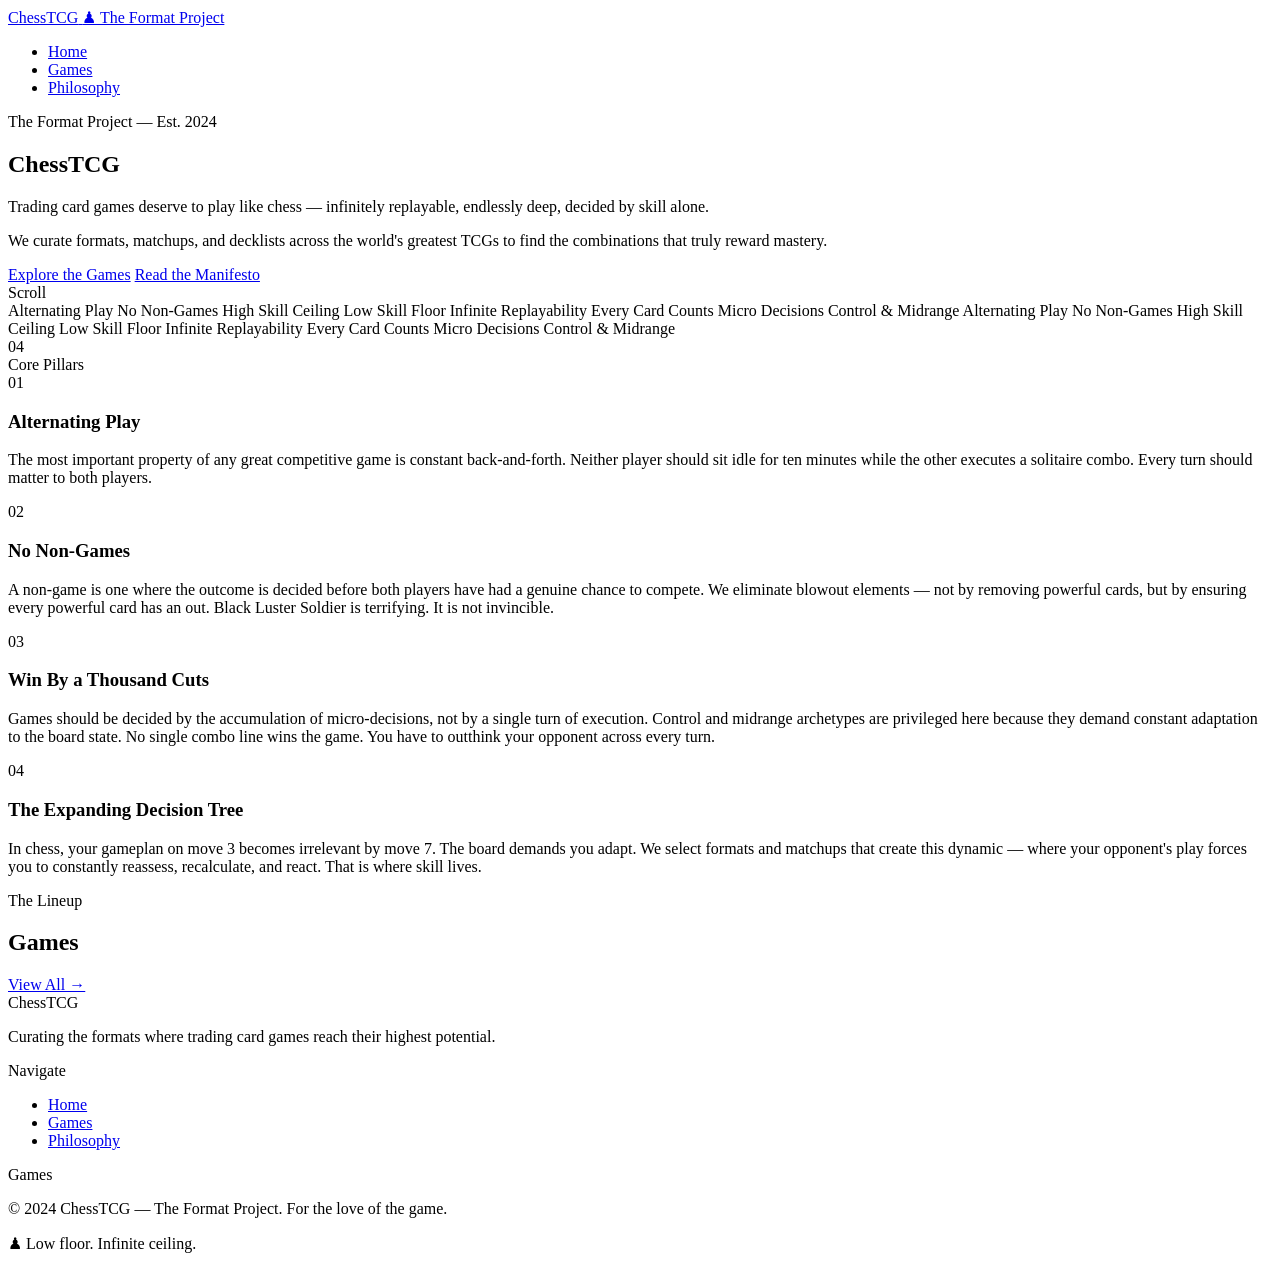
==== index.html @ 32511aa6 "Add files via upload" ====
<!DOCTYPE html>
<html lang="en">
<head>
  <meta charset="UTF-8" />
  <meta name="viewport" content="width=device-width, initial-scale=1.0" />
  <title>ChessTCG — The Philosophy of Infinite Replayability</title>
  <meta name="description" content="ChessTCG curates trading card game formats that embody the design principles of chess: low skill floor, infinite skill ceiling, constant alternating play, and zero non-games." />
  <link rel="stylesheet" href="css/style.css" />
</head>
<body>

  <!-- ======================================================
       NAVIGATION
  ======================================================= -->
  <nav class="nav">
    <a href="index.html" class="nav__logo">
      <span class="nav__logo-chess">ChessTCG</span>
      <span class="nav__logo-tcg">♟ The Format Project</span>
    </a>
    <ul class="nav__links">
      <li><a href="index.html" class="nav__link">Home</a></li>
      <li><a href="pages/games.html" class="nav__link">Games</a></li>
      <li><a href="pages/philosophy.html" class="nav__link">Philosophy</a></li>
    </ul>
  </nav>

  <!-- ======================================================
       HERO
  ======================================================= -->
  <section class="hero">
    <div class="hero__bg">
      <div class="hero__grid"></div>
      <div class="hero__vignette"></div>
      <div class="hero__glow"></div>
    </div>

    <div class="hero__content">
      <p class="hero__eyebrow">The Format Project — Est. 2024</p>
      <h1 class="hero__title">Chess<span>TCG</span></h1>
      <p class="hero__subtitle">
        Trading card games deserve to play like chess — infinitely replayable, 
        endlessly deep, decided by skill alone.
      </p>
      <div class="hero__divider"></div>
      <p class="hero__desc">
        We curate formats, matchups, and decklists across the world's greatest 
        TCGs to find the combinations that truly reward mastery.
      </p>
      <div class="hero__cta">
        <a href="pages/games.html" class="btn btn--primary">Explore the Games</a>
        <a href="pages/philosophy.html" class="btn btn--ghost">Read the Manifesto</a>
      </div>
    </div>

    <div class="hero__scroll">
      <div class="hero__scroll-line"></div>
      <span>Scroll</span>
    </div>
  </section>

  <!-- ======================================================
       MANIFESTO STRIP
  ======================================================= -->
  <div class="manifesto-strip">
    <div class="manifesto-strip__track">
      <!-- Duplicated for seamless loop -->
      <span class="manifesto-strip__item">Alternating Play</span>
      <span class="manifesto-strip__item">No Non-Games</span>
      <span class="manifesto-strip__item">High Skill Ceiling</span>
      <span class="manifesto-strip__item">Low Skill Floor</span>
      <span class="manifesto-strip__item">Infinite Replayability</span>
      <span class="manifesto-strip__item">Every Card Counts</span>
      <span class="manifesto-strip__item">Micro Decisions</span>
      <span class="manifesto-strip__item">Control &amp; Midrange</span>
      <span class="manifesto-strip__item">Alternating Play</span>
      <span class="manifesto-strip__item">No Non-Games</span>
      <span class="manifesto-strip__item">High Skill Ceiling</span>
      <span class="manifesto-strip__item">Low Skill Floor</span>
      <span class="manifesto-strip__item">Infinite Replayability</span>
      <span class="manifesto-strip__item">Every Card Counts</span>
      <span class="manifesto-strip__item">Micro Decisions</span>
      <span class="manifesto-strip__item">Control &amp; Midrange</span>
    </div>
  </div>

  <!-- ======================================================
       PHILOSOPHY PILLARS
  ======================================================= -->
  <section class="philosophy">
    <div class="philosophy__inner">
      <div class="philosophy__sidebar">
        <div class="philosophy__number">04</div>
        <div class="philosophy__label">Core Pillars</div>
      </div>

      <div class="philosophy__pillars">
        <div class="pillar reveal">
          <div class="pillar__index">01</div>
          <div>
            <h3 class="pillar__title">Alternating Play</h3>
            <p class="pillar__text">
              The most important property of any great competitive game is constant 
              back-and-forth. Neither player should sit idle for ten minutes while 
              the other executes a solitaire combo. Every turn should matter to both players.
            </p>
          </div>
        </div>

        <div class="pillar reveal">
          <div class="pillar__index">02</div>
          <div>
            <h3 class="pillar__title">No Non-Games</h3>
            <p class="pillar__text">
              A non-game is one where the outcome is decided before both players have 
              had a genuine chance to compete. We eliminate blowout elements — not by 
              removing powerful cards, but by ensuring every powerful card has an out. 
              Black Luster Soldier is terrifying. It is not invincible.
            </p>
          </div>
        </div>

        <div class="pillar reveal">
          <div class="pillar__index">03</div>
          <div>
            <h3 class="pillar__title">Win By a Thousand Cuts</h3>
            <p class="pillar__text">
              Games should be decided by the accumulation of micro-decisions, not by 
              a single turn of execution. Control and midrange archetypes are privileged 
              here because they demand constant adaptation to the board state. No single 
              combo line wins the game. You have to outthink your opponent across every turn.
            </p>
          </div>
        </div>

        <div class="pillar reveal">
          <div class="pillar__index">04</div>
          <div>
            <h3 class="pillar__title">The Expanding Decision Tree</h3>
            <p class="pillar__text">
              In chess, your gameplan on move 3 becomes irrelevant by move 7. 
              The board demands you adapt. We select formats and matchups that 
              create this dynamic — where your opponent's play forces you to 
              constantly reassess, recalculate, and react. That is where skill lives.
            </p>
          </div>
        </div>
      </div>
    </div>
  </section>

  <!-- ======================================================
       FEATURED GAMES (preview)
  ======================================================= -->
  <section class="section">
    <div class="section__header reveal">
      <div>
        <p class="section__label">The Lineup</p>
        <h2 class="section__title">Games</h2>
      </div>
      <a href="pages/games.html" class="section__link">View All →</a>
    </div>

    <!-- Populated by JS from content.js -->
    <div class="games-grid" id="featured-games"></div>
  </section>

  <!-- ======================================================
       FOOTER
  ======================================================= -->
  <footer class="footer">
    <div class="footer__inner">
      <div>
        <div class="footer__brand">ChessTCG</div>
        <p class="footer__tagline">
          Curating the formats where trading card games 
          reach their highest potential.
        </p>
      </div>
      <div>
        <p class="footer__heading">Navigate</p>
        <ul class="footer__links">
          <li><a href="index.html" class="footer__link">Home</a></li>
          <li><a href="pages/games.html" class="footer__link">Games</a></li>
          <li><a href="pages/philosophy.html" class="footer__link">Philosophy</a></li>
        </ul>
      </div>
      <div>
        <p class="footer__heading">Games</p>
        <ul class="footer__links" id="footer-games"></ul>
      </div>
    </div>
    <div class="footer__bottom">
      <p class="footer__copy">© 2024 ChessTCG — The Format Project. For the love of the game.</p>
      <p class="footer__copy">♟ Low floor. Infinite ceiling.</p>
    </div>
  </footer>

  <script src="js/content.js"></script>
  <script src="js/main.js"></script>
  <script>
    /* Render featured games (first 4) */
    const featuredGames = document.getElementById('featured-games');
    GAMES.slice(0, 4).forEach(game => {
      const href = game.enabled ? `pages/games/${game.slug}.html` : '#';
      featuredGames.innerHTML += `
        <a href="${href}" class="game-card ${!game.enabled ? 'game-card--placeholder' : ''}">
          <span class="game-card__tag">${game.tag}</span>
          <h3 class="game-card__name">${game.name}</h3>
          <p class="game-card__desc">${game.tagline}</p>
          <div class="game-card__meta">
            <span class="game-card__count">${game.matchupCount} matchup${game.matchupCount !== 1 ? 's' : ''}</span>
            <span class="game-card__arrow">${game.enabled ? '↗' : '—'}</span>
          </div>
        </a>`;
    });

    /* Footer games list */
    const footerGames = document.getElementById('footer-games');
    GAMES.filter(g => g.enabled && g.slug).forEach(game => {
      footerGames.innerHTML += `
        <li><a href="pages/games/${game.slug}.html" class="footer__link">${game.name}</a></li>`;
    });
  </script>
</body>
</html>
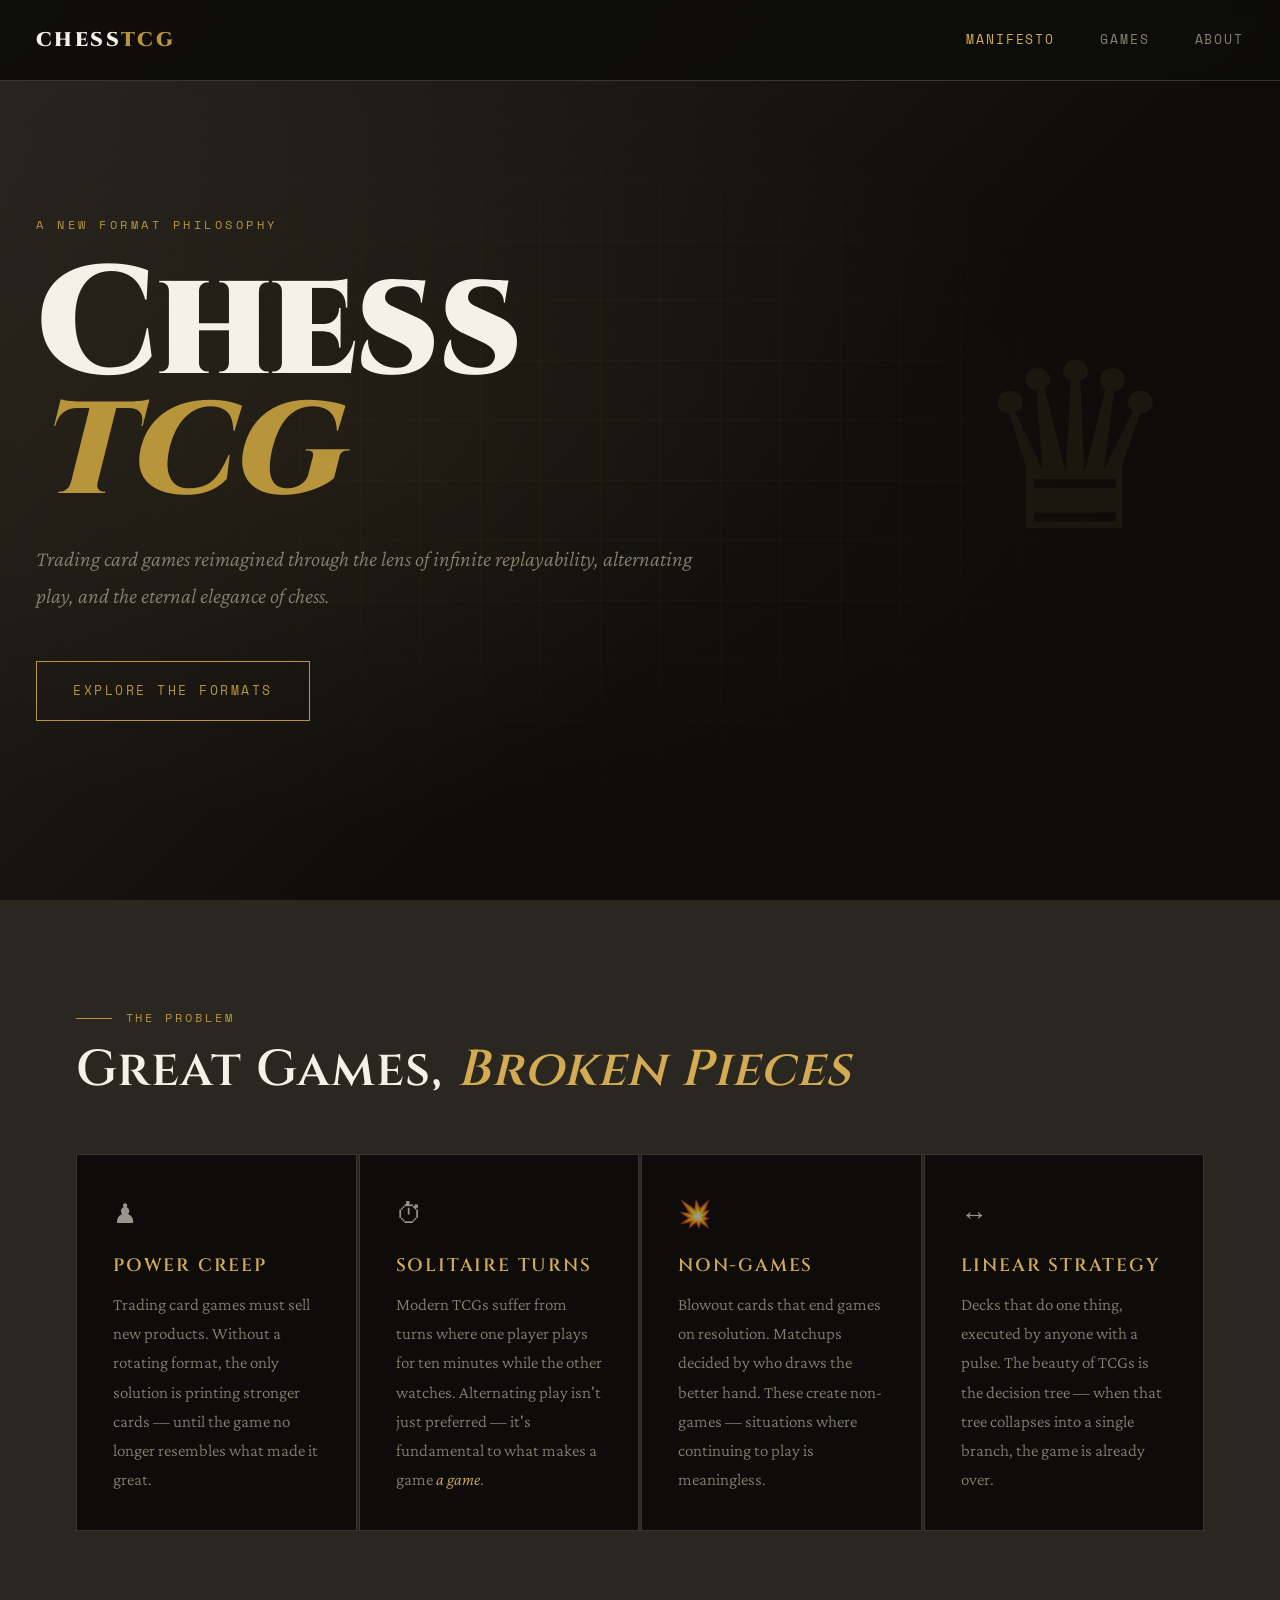
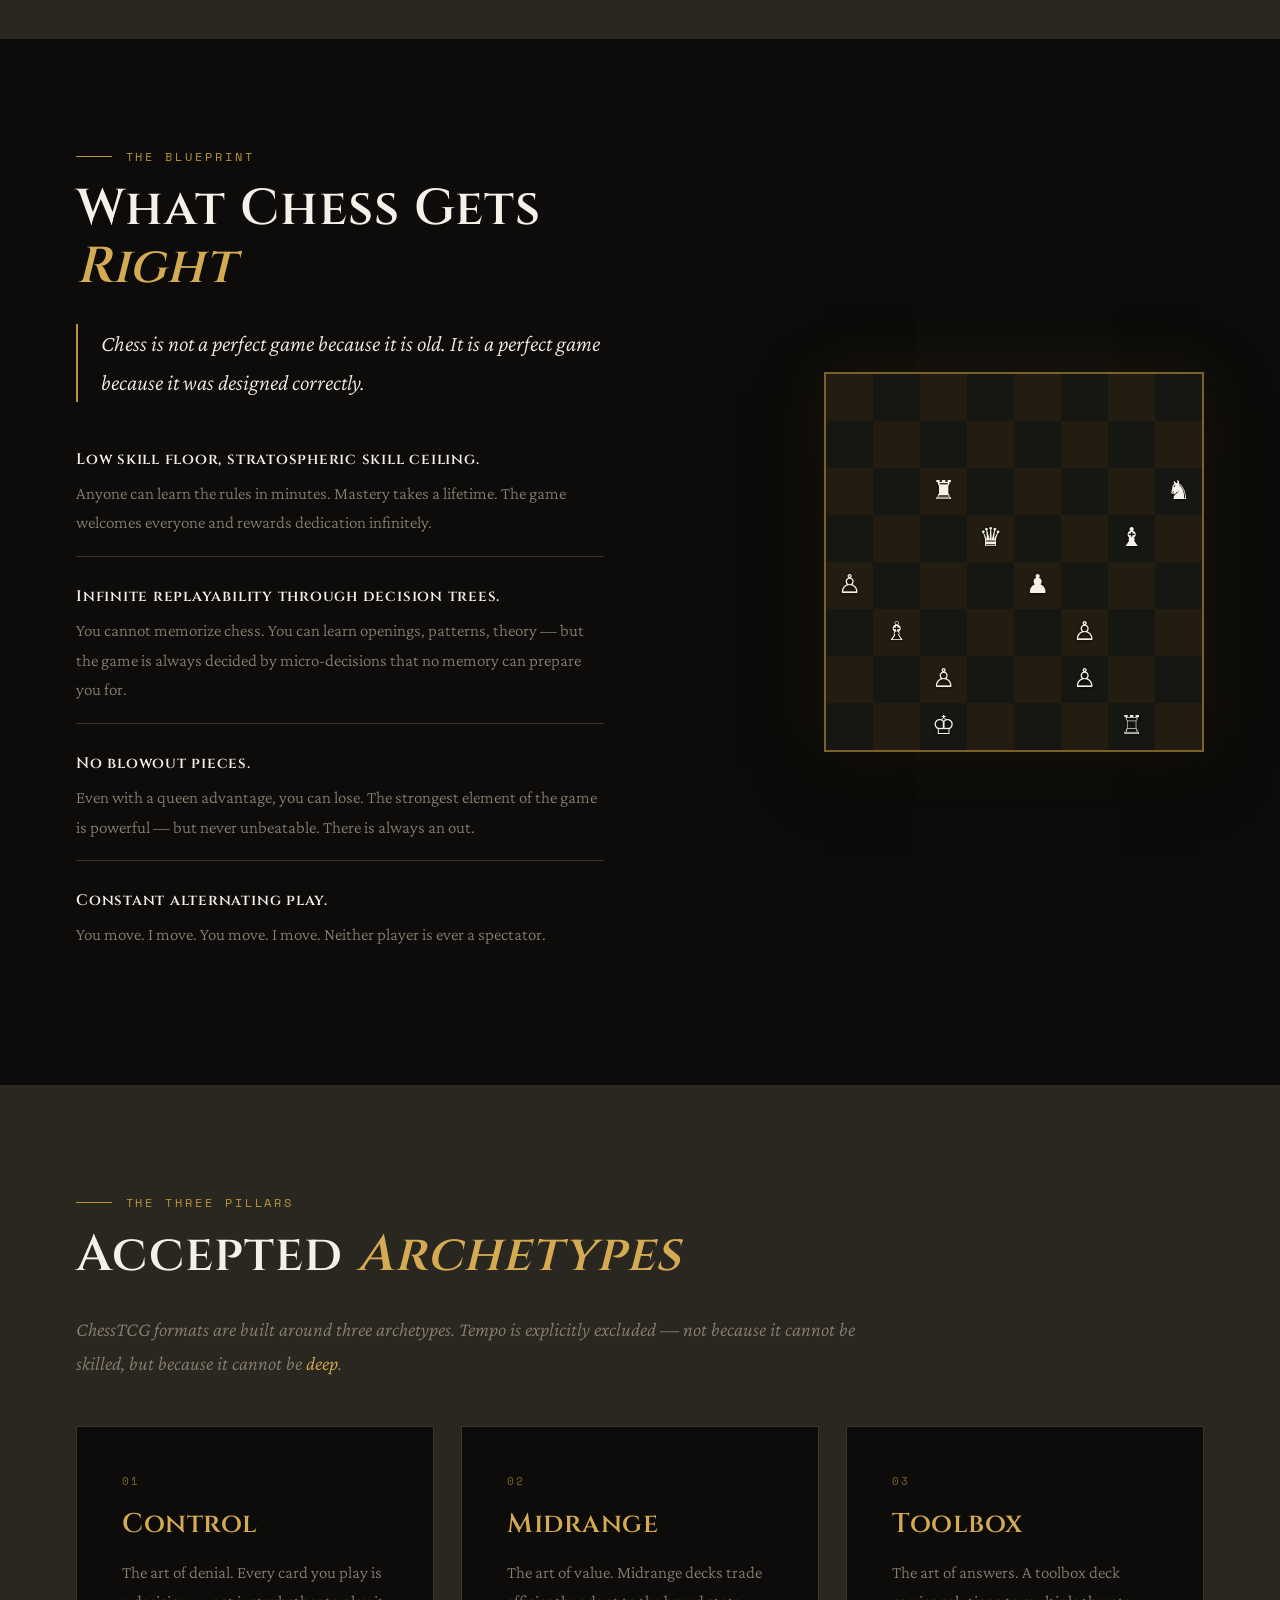
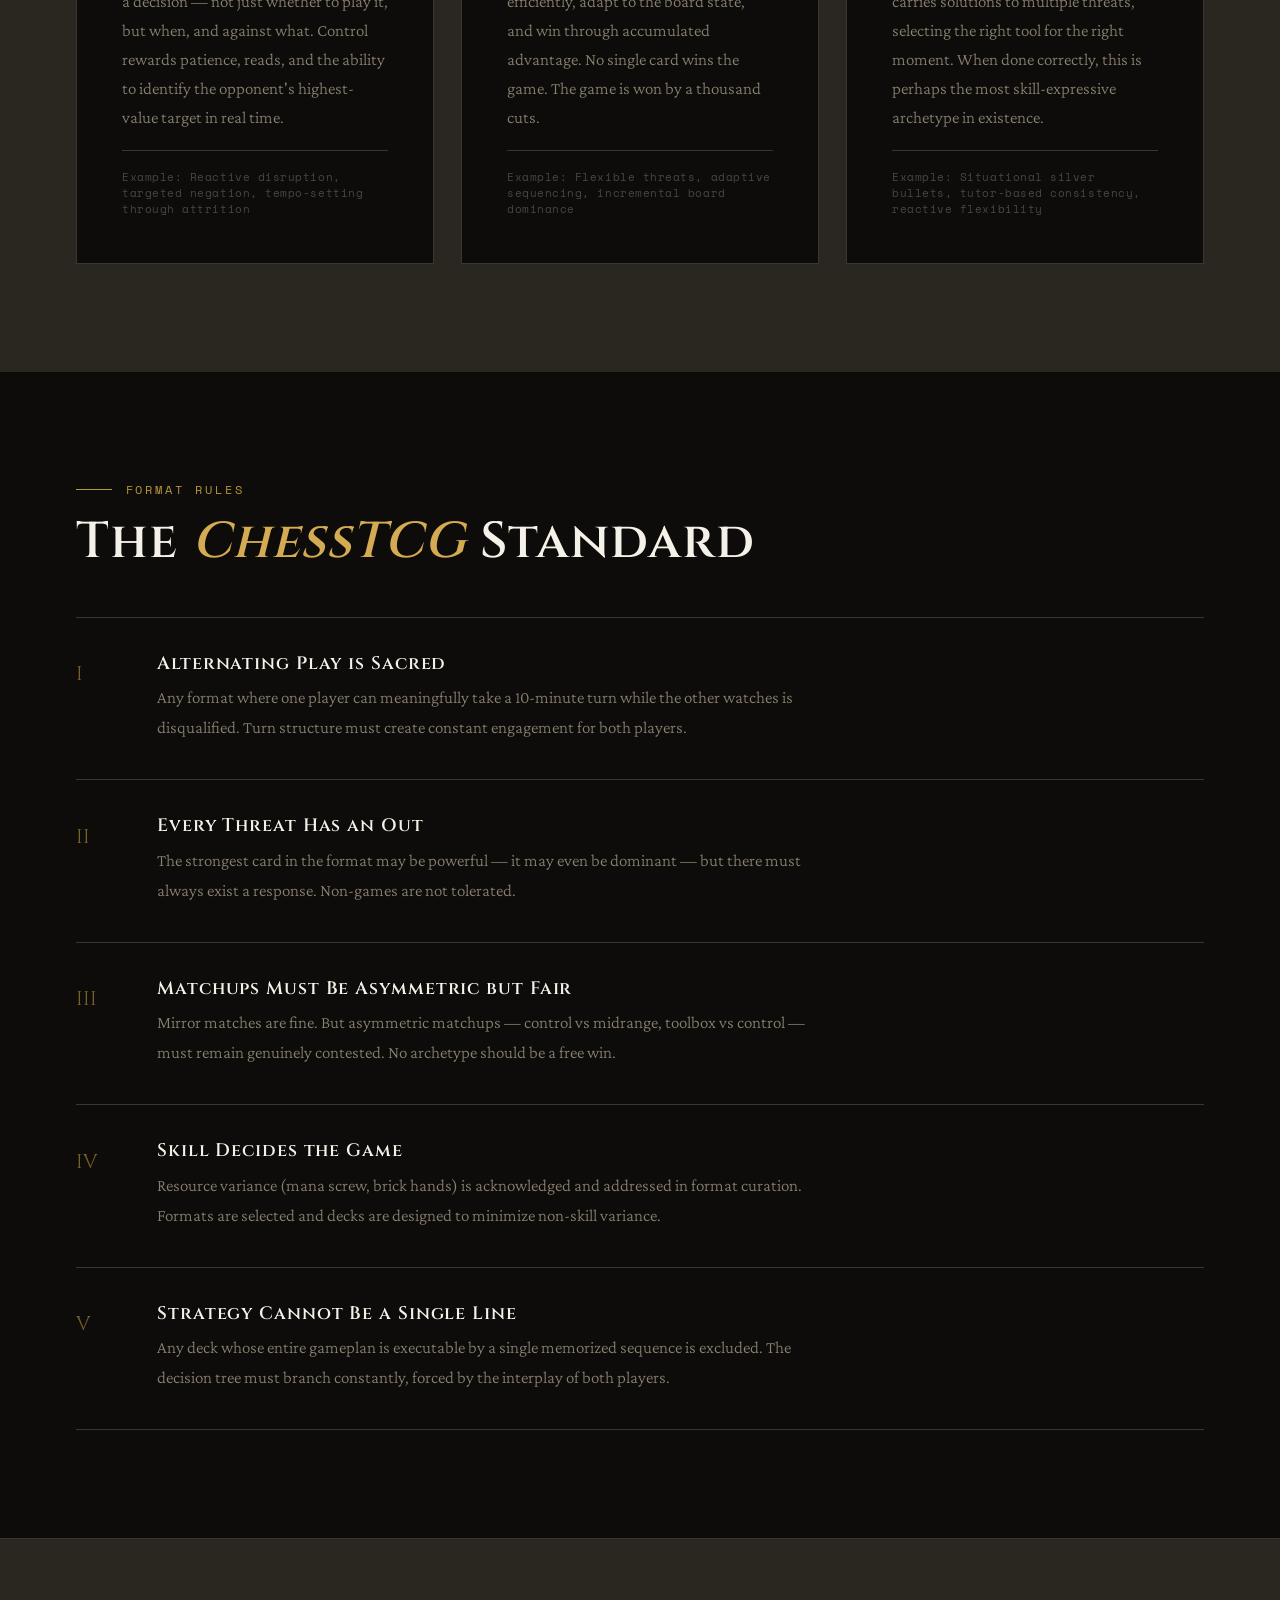
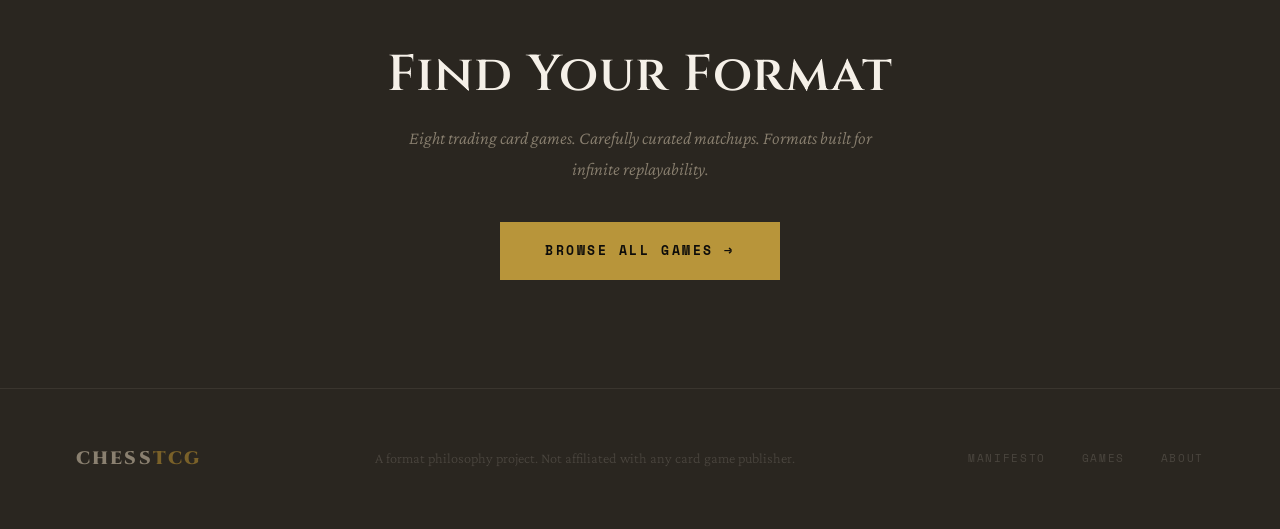
==== commit 4e0135c9: "Add files via upload" ====
--- a/index.html
+++ b/index.html
@@ -3,223 +3,233 @@
 <head>
   <meta charset="UTF-8" />
   <meta name="viewport" content="width=device-width, initial-scale=1.0" />
-  <title>ChessTCG — The Philosophy of Infinite Replayability</title>
-  <meta name="description" content="ChessTCG curates trading card game formats that embody the design principles of chess: low skill floor, infinite skill ceiling, constant alternating play, and zero non-games." />
-  <link rel="stylesheet" href="css/style.css" />
+  <title>ChessTCG — The Art of Infinite Replayability</title>
+  <link rel="stylesheet" href="css/global.css" />
+  <link rel="stylesheet" href="css/home.css" />
+  <link rel="preconnect" href="https://fonts.googleapis.com">
+  <link rel="preconnect" href="https://fonts.gstatic.com" crossorigin>
+  <link href="https://fonts.googleapis.com/css2?family=Cinzel:wght@400;600;900&family=Crimson+Pro:ital,wght@0,300;0,400;1,300;1,400&family=Space+Mono:wght@400;700&display=swap" rel="stylesheet">
 </head>
 <body>
 
-  <!-- ======================================================
-       NAVIGATION
-  ======================================================= -->
   <nav class="nav">
-    <a href="index.html" class="nav__logo">
-      <span class="nav__logo-chess">ChessTCG</span>
-      <span class="nav__logo-tcg">♟ The Format Project</span>
-    </a>
-    <ul class="nav__links">
-      <li><a href="index.html" class="nav__link">Home</a></li>
-      <li><a href="pages/games.html" class="nav__link">Games</a></li>
-      <li><a href="pages/philosophy.html" class="nav__link">Philosophy</a></li>
-    </ul>
+    <a href="index.html" class="nav-logo">CHESS<span>TCG</span></a>
+    <div class="nav-links">
+      <a href="index.html" class="active">Manifesto</a>
+      <a href="games.html">Games</a>
+      <a href="about.html">About</a>
+    </div>
   </nav>
 
-  <!-- ======================================================
-       HERO
-  ======================================================= -->
-  <section class="hero">
-    <div class="hero__bg">
-      <div class="hero__grid"></div>
-      <div class="hero__vignette"></div>
-      <div class="hero__glow"></div>
-    </div>
-
-    <div class="hero__content">
-      <p class="hero__eyebrow">The Format Project — Est. 2024</p>
-      <h1 class="hero__title">Chess<span>TCG</span></h1>
-      <p class="hero__subtitle">
-        Trading card games deserve to play like chess — infinitely replayable, 
-        endlessly deep, decided by skill alone.
-      </p>
-      <div class="hero__divider"></div>
-      <p class="hero__desc">
-        We curate formats, matchups, and decklists across the world's greatest 
-        TCGs to find the combinations that truly reward mastery.
-      </p>
-      <div class="hero__cta">
-        <a href="pages/games.html" class="btn btn--primary">Explore the Games</a>
-        <a href="pages/philosophy.html" class="btn btn--ghost">Read the Manifesto</a>
-      </div>
-    </div>
-
-    <div class="hero__scroll">
-      <div class="hero__scroll-line"></div>
-      <span>Scroll</span>
-    </div>
-  </section>
-
-  <!-- ======================================================
-       MANIFESTO STRIP
-  ======================================================= -->
-  <div class="manifesto-strip">
-    <div class="manifesto-strip__track">
-      <!-- Duplicated for seamless loop -->
-      <span class="manifesto-strip__item">Alternating Play</span>
-      <span class="manifesto-strip__item">No Non-Games</span>
-      <span class="manifesto-strip__item">High Skill Ceiling</span>
-      <span class="manifesto-strip__item">Low Skill Floor</span>
-      <span class="manifesto-strip__item">Infinite Replayability</span>
-      <span class="manifesto-strip__item">Every Card Counts</span>
-      <span class="manifesto-strip__item">Micro Decisions</span>
-      <span class="manifesto-strip__item">Control &amp; Midrange</span>
-      <span class="manifesto-strip__item">Alternating Play</span>
-      <span class="manifesto-strip__item">No Non-Games</span>
-      <span class="manifesto-strip__item">High Skill Ceiling</span>
-      <span class="manifesto-strip__item">Low Skill Floor</span>
-      <span class="manifesto-strip__item">Infinite Replayability</span>
-      <span class="manifesto-strip__item">Every Card Counts</span>
-      <span class="manifesto-strip__item">Micro Decisions</span>
-      <span class="manifesto-strip__item">Control &amp; Midrange</span>
-    </div>
-  </div>
-
-  <!-- ======================================================
-       PHILOSOPHY PILLARS
-  ======================================================= -->
-  <section class="philosophy">
-    <div class="philosophy__inner">
-      <div class="philosophy__sidebar">
-        <div class="philosophy__number">04</div>
-        <div class="philosophy__label">Core Pillars</div>
-      </div>
-
-      <div class="philosophy__pillars">
-        <div class="pillar reveal">
-          <div class="pillar__index">01</div>
-          <div>
-            <h3 class="pillar__title">Alternating Play</h3>
-            <p class="pillar__text">
-              The most important property of any great competitive game is constant 
-              back-and-forth. Neither player should sit idle for ten minutes while 
-              the other executes a solitaire combo. Every turn should matter to both players.
-            </p>
-          </div>
-        </div>
-
-        <div class="pillar reveal">
-          <div class="pillar__index">02</div>
-          <div>
-            <h3 class="pillar__title">No Non-Games</h3>
-            <p class="pillar__text">
-              A non-game is one where the outcome is decided before both players have 
-              had a genuine chance to compete. We eliminate blowout elements — not by 
-              removing powerful cards, but by ensuring every powerful card has an out. 
-              Black Luster Soldier is terrifying. It is not invincible.
-            </p>
-          </div>
-        </div>
-
-        <div class="pillar reveal">
-          <div class="pillar__index">03</div>
-          <div>
-            <h3 class="pillar__title">Win By a Thousand Cuts</h3>
-            <p class="pillar__text">
-              Games should be decided by the accumulation of micro-decisions, not by 
-              a single turn of execution. Control and midrange archetypes are privileged 
-              here because they demand constant adaptation to the board state. No single 
-              combo line wins the game. You have to outthink your opponent across every turn.
-            </p>
-          </div>
-        </div>
-
-        <div class="pillar reveal">
-          <div class="pillar__index">04</div>
-          <div>
-            <h3 class="pillar__title">The Expanding Decision Tree</h3>
-            <p class="pillar__text">
-              In chess, your gameplan on move 3 becomes irrelevant by move 7. 
-              The board demands you adapt. We select formats and matchups that 
-              create this dynamic — where your opponent's play forces you to 
-              constantly reassess, recalculate, and react. That is where skill lives.
-            </p>
-          </div>
-        </div>
-      </div>
-    </div>
-  </section>
-
-  <!-- ======================================================
-       FEATURED GAMES (preview)
-  ======================================================= -->
-  <section class="section">
-    <div class="section__header reveal">
-      <div>
-        <p class="section__label">The Lineup</p>
-        <h2 class="section__title">Games</h2>
-      </div>
-      <a href="pages/games.html" class="section__link">View All →</a>
-    </div>
-
-    <!-- Populated by JS from content.js -->
-    <div class="games-grid" id="featured-games"></div>
-  </section>
-
-  <!-- ======================================================
-       FOOTER
-  ======================================================= -->
+  <header class="hero">
+    <div class="hero-bg">
+      <div class="board-grid"></div>
+    </div>
+    <div class="hero-content">
+      <p class="hero-eyebrow">A New Format Philosophy</p>
+      <h1 class="hero-title">Chess<br><em>TCG</em></h1>
+      <p class="hero-sub">Trading card games reimagined through the lens of infinite replayability, alternating play, and the eternal elegance of chess.</p>
+      <a href="games.html" class="hero-cta">Explore the Formats</a>
+    </div>
+    <div class="hero-piece">♛</div>
+  </header>
+
+  <main>
+
+    <!-- Core Philosophy Section -->
+    <section class="philosophy">
+      <div class="container">
+        <div class="section-label">The Problem</div>
+        <h2 class="section-title">Great Games, <em>Broken Pieces</em></h2>
+        <div class="philosophy-grid">
+          <div class="philosophy-block">
+            <span class="block-icon">♟</span>
+            <h3>Power Creep</h3>
+            <p>Trading card games must sell new products. Without a rotating format, the only solution is printing stronger cards — until the game no longer resembles what made it great.</p>
+          </div>
+          <div class="philosophy-block">
+            <span class="block-icon">⏱</span>
+            <h3>Solitaire Turns</h3>
+            <p>Modern TCGs suffer from turns where one player plays for ten minutes while the other watches. Alternating play isn't just preferred — it's fundamental to what makes a game <em>a game</em>.</p>
+          </div>
+          <div class="philosophy-block">
+            <span class="block-icon">💥</span>
+            <h3>Non-Games</h3>
+            <p>Blowout cards that end games on resolution. Matchups decided by who draws the better hand. These create non-games — situations where continuing to play is meaningless.</p>
+          </div>
+          <div class="philosophy-block">
+            <span class="block-icon">↔</span>
+            <h3>Linear Strategy</h3>
+            <p>Decks that do one thing, executed by anyone with a pulse. The beauty of TCGs is the decision tree — when that tree collapses into a single branch, the game is already over.</p>
+          </div>
+        </div>
+      </div>
+    </section>
+
+    <!-- Chess Analogy Section -->
+    <section class="chess-section">
+      <div class="container">
+        <div class="chess-layout">
+          <div class="chess-text">
+            <div class="section-label">The Blueprint</div>
+            <h2>What Chess Gets <em>Right</em></h2>
+            <p class="chess-lead">Chess is not a perfect game because it is old. It is a perfect game because it was designed correctly.</p>
+            <ul class="chess-principles">
+              <li>
+                <strong>Low skill floor, stratospheric skill ceiling.</strong>
+                Anyone can learn the rules in minutes. Mastery takes a lifetime. The game welcomes everyone and rewards dedication infinitely.
+              </li>
+              <li>
+                <strong>Infinite replayability through decision trees.</strong>
+                You cannot memorize chess. You can learn openings, patterns, theory — but the game is always decided by micro-decisions that no memory can prepare you for.
+              </li>
+              <li>
+                <strong>No blowout pieces.</strong>
+                Even with a queen advantage, you can lose. The strongest element of the game is powerful — but never unbeatable. There is always an out.
+              </li>
+              <li>
+                <strong>Constant alternating play.</strong>
+                You move. I move. You move. I move. Neither player is ever a spectator.
+              </li>
+            </ul>
+          </div>
+          <div class="chess-board-visual">
+            <div class="chessboard">
+              <div class="cb-row">
+                <div class="cb-cell dark"></div><div class="cb-cell light"></div><div class="cb-cell dark"></div><div class="cb-cell light"></div>
+                <div class="cb-cell dark"></div><div class="cb-cell light"></div><div class="cb-cell dark"></div><div class="cb-cell light"></div>
+              </div>
+              <div class="cb-row">
+                <div class="cb-cell light"></div><div class="cb-cell dark"></div><div class="cb-cell light"></div><div class="cb-cell dark"></div>
+                <div class="cb-cell light"></div><div class="cb-cell dark"></div><div class="cb-cell light"></div><div class="cb-cell dark"></div>
+              </div>
+              <div class="cb-row">
+                <div class="cb-cell dark"></div><div class="cb-cell light"></div><div class="cb-cell dark has-piece">♜</div><div class="cb-cell light"></div>
+                <div class="cb-cell dark"></div><div class="cb-cell light"></div><div class="cb-cell dark"></div><div class="cb-cell light has-piece">♞</div>
+              </div>
+              <div class="cb-row">
+                <div class="cb-cell light"></div><div class="cb-cell dark"></div><div class="cb-cell light"></div><div class="cb-cell dark has-piece">♛</div>
+                <div class="cb-cell light"></div><div class="cb-cell dark"></div><div class="cb-cell light has-piece">♝</div><div class="cb-cell dark"></div>
+              </div>
+              <div class="cb-row">
+                <div class="cb-cell dark has-piece">♙</div><div class="cb-cell light"></div><div class="cb-cell dark"></div><div class="cb-cell light"></div>
+                <div class="cb-cell dark has-piece">♟</div><div class="cb-cell light"></div><div class="cb-cell dark"></div><div class="cb-cell light"></div>
+              </div>
+              <div class="cb-row">
+                <div class="cb-cell light"></div><div class="cb-cell dark has-piece">♗</div><div class="cb-cell light"></div><div class="cb-cell dark"></div>
+                <div class="cb-cell light"></div><div class="cb-cell dark has-piece">♙</div><div class="cb-cell light"></div><div class="cb-cell dark"></div>
+              </div>
+              <div class="cb-row">
+                <div class="cb-cell dark"></div><div class="cb-cell light"></div><div class="cb-cell dark has-piece">♙</div><div class="cb-cell light"></div>
+                <div class="cb-cell dark"></div><div class="cb-cell light has-piece">♙</div><div class="cb-cell dark"></div><div class="cb-cell light"></div>
+              </div>
+              <div class="cb-row">
+                <div class="cb-cell light"></div><div class="cb-cell dark"></div><div class="cb-cell light has-piece">♔</div><div class="cb-cell dark"></div>
+                <div class="cb-cell light"></div><div class="cb-cell dark"></div><div class="cb-cell light has-piece">♖</div><div class="cb-cell dark"></div>
+              </div>
+            </div>
+          </div>
+        </div>
+      </div>
+    </section>
+
+    <!-- The Three Archetypes -->
+    <section class="archetypes">
+      <div class="container">
+        <div class="section-label">The Three Pillars</div>
+        <h2>Accepted <em>Archetypes</em></h2>
+        <p class="archetypes-lead">ChessTCG formats are built around three archetypes. Tempo is explicitly excluded — not because it cannot be skilled, but because it cannot be <em>deep</em>.</p>
+        <div class="archetype-grid">
+          <div class="archetype-card">
+            <div class="archetype-number">01</div>
+            <h3>Control</h3>
+            <p>The art of denial. Every card you play is a decision — not just whether to play it, but when, and against what. Control rewards patience, reads, and the ability to identify the opponent's highest-value target in real time.</p>
+            <div class="archetype-example">Example: Reactive disruption, targeted negation, tempo-setting through attrition</div>
+          </div>
+          <div class="archetype-card">
+            <div class="archetype-number">02</div>
+            <h3>Midrange</h3>
+            <p>The art of value. Midrange decks trade efficiently, adapt to the board state, and win through accumulated advantage. No single card wins the game. The game is won by a thousand cuts.</p>
+            <div class="archetype-example">Example: Flexible threats, adaptive sequencing, incremental board dominance</div>
+          </div>
+          <div class="archetype-card">
+            <div class="archetype-number">03</div>
+            <h3>Toolbox</h3>
+            <p>The art of answers. A toolbox deck carries solutions to multiple threats, selecting the right tool for the right moment. When done correctly, this is perhaps the most skill-expressive archetype in existence.</p>
+            <div class="archetype-example">Example: Situational silver bullets, tutor-based consistency, reactive flexibility</div>
+          </div>
+        </div>
+      </div>
+    </section>
+
+    <!-- Core Design Principles -->
+    <section class="principles">
+      <div class="container">
+        <div class="section-label">Format Rules</div>
+        <h2>The <em>ChessTCG</em> Standard</h2>
+        <div class="principles-list">
+          <div class="principle-item">
+            <span class="principle-num">I</span>
+            <div class="principle-content">
+              <h4>Alternating Play is Sacred</h4>
+              <p>Any format where one player can meaningfully take a 10-minute turn while the other watches is disqualified. Turn structure must create constant engagement for both players.</p>
+            </div>
+          </div>
+          <div class="principle-item">
+            <span class="principle-num">II</span>
+            <div class="principle-content">
+              <h4>Every Threat Has an Out</h4>
+              <p>The strongest card in the format may be powerful — it may even be dominant — but there must always exist a response. Non-games are not tolerated.</p>
+            </div>
+          </div>
+          <div class="principle-item">
+            <span class="principle-num">III</span>
+            <div class="principle-content">
+              <h4>Matchups Must Be Asymmetric but Fair</h4>
+              <p>Mirror matches are fine. But asymmetric matchups — control vs midrange, toolbox vs control — must remain genuinely contested. No archetype should be a free win.</p>
+            </div>
+          </div>
+          <div class="principle-item">
+            <span class="principle-num">IV</span>
+            <div class="principle-content">
+              <h4>Skill Decides the Game</h4>
+              <p>Resource variance (mana screw, brick hands) is acknowledged and addressed in format curation. Formats are selected and decks are designed to minimize non-skill variance.</p>
+            </div>
+          </div>
+          <div class="principle-item">
+            <span class="principle-num">V</span>
+            <div class="principle-content">
+              <h4>Strategy Cannot Be a Single Line</h4>
+              <p>Any deck whose entire gameplan is executable by a single memorized sequence is excluded. The decision tree must branch constantly, forced by the interplay of both players.</p>
+            </div>
+          </div>
+        </div>
+      </div>
+    </section>
+
+    <!-- CTA -->
+    <section class="cta-section">
+      <div class="container">
+        <h2>Find Your Format</h2>
+        <p>Eight trading card games. Carefully curated matchups. Formats built for infinite replayability.</p>
+        <a href="games.html" class="cta-btn">Browse All Games →</a>
+      </div>
+    </section>
+
+  </main>
+
   <footer class="footer">
-    <div class="footer__inner">
-      <div>
-        <div class="footer__brand">ChessTCG</div>
-        <p class="footer__tagline">
-          Curating the formats where trading card games 
-          reach their highest potential.
-        </p>
-      </div>
-      <div>
-        <p class="footer__heading">Navigate</p>
-        <ul class="footer__links">
-          <li><a href="index.html" class="footer__link">Home</a></li>
-          <li><a href="pages/games.html" class="footer__link">Games</a></li>
-          <li><a href="pages/philosophy.html" class="footer__link">Philosophy</a></li>
-        </ul>
-      </div>
-      <div>
-        <p class="footer__heading">Games</p>
-        <ul class="footer__links" id="footer-games"></ul>
-      </div>
-    </div>
-    <div class="footer__bottom">
-      <p class="footer__copy">© 2024 ChessTCG — The Format Project. For the love of the game.</p>
-      <p class="footer__copy">♟ Low floor. Infinite ceiling.</p>
+    <div class="container">
+      <div class="footer-logo">CHESS<span>TCG</span></div>
+      <p class="footer-tagline">A format philosophy project. Not affiliated with any card game publisher.</p>
+      <div class="footer-links">
+        <a href="index.html">Manifesto</a>
+        <a href="games.html">Games</a>
+        <a href="about.html">About</a>
+      </div>
     </div>
   </footer>
 
-  <script src="js/content.js"></script>
   <script src="js/main.js"></script>
-  <script>
-    /* Render featured games (first 4) */
-    const featuredGames = document.getElementById('featured-games');
-    GAMES.slice(0, 4).forEach(game => {
-      const href = game.enabled ? `pages/games/${game.slug}.html` : '#';
-      featuredGames.innerHTML += `
-        <a href="${href}" class="game-card ${!game.enabled ? 'game-card--placeholder' : ''}">
-          <span class="game-card__tag">${game.tag}</span>
-          <h3 class="game-card__name">${game.name}</h3>
-          <p class="game-card__desc">${game.tagline}</p>
-          <div class="game-card__meta">
-            <span class="game-card__count">${game.matchupCount} matchup${game.matchupCount !== 1 ? 's' : ''}</span>
-            <span class="game-card__arrow">${game.enabled ? '↗' : '—'}</span>
-          </div>
-        </a>`;
-    });
-
-    /* Footer games list */
-    const footerGames = document.getElementById('footer-games');
-    GAMES.filter(g => g.enabled && g.slug).forEach(game => {
-      footerGames.innerHTML += `
-        <li><a href="pages/games/${game.slug}.html" class="footer__link">${game.name}</a></li>`;
-    });
-  </script>
 </body>
 </html>
--- a/css/global.css
+++ b/css/global.css
@@ -0,0 +1,320 @@
+/* ============================================
+   CHESSTCG — GLOBAL STYLES
+   Dark editorial aesthetic: ink, parchment, gold
+   Cinzel (display) + Crimson Pro (body) + Space Mono (labels)
+============================================ */
+
+:root {
+  --ink: #0d0c0a;
+  --paper: #f5f0e8;
+  --parchment: #ede6d6;
+  --gold: #b8953a;
+  --gold-light: #d4ab52;
+  --gold-dim: #7a6129;
+  --ivory: #faf7f2;
+  --smoke: #2a2620;
+  --ash: #4a453e;
+  --dust: #8a8070;
+  --border: #d4c9b0;
+  --border-dark: #3a352e;
+
+  --font-display: 'Cinzel', serif;
+  --font-body: 'Crimson Pro', Georgia, serif;
+  --font-mono: 'Space Mono', monospace;
+
+  --max-width: 1200px;
+  --section-gap: 6rem;
+}
+
+*, *::before, *::after {
+  box-sizing: border-box;
+  margin: 0;
+  padding: 0;
+}
+
+html {
+  font-size: 18px;
+  scroll-behavior: smooth;
+}
+
+body {
+  background-color: var(--ink);
+  color: var(--paper);
+  font-family: var(--font-body);
+  font-weight: 300;
+  line-height: 1.75;
+  min-height: 100vh;
+}
+
+/* ---- Typography ---- */
+h1, h2, h3, h4, h5 {
+  font-family: var(--font-display);
+  font-weight: 600;
+  line-height: 1.15;
+  letter-spacing: 0.02em;
+}
+
+h1 { font-size: clamp(2.5rem, 6vw, 5rem); }
+h2 { font-size: clamp(1.8rem, 4vw, 2.8rem); }
+h3 { font-size: 1.4rem; }
+h4 { font-size: 1.1rem; }
+
+em {
+  font-style: italic;
+  color: var(--gold-light);
+}
+
+p { max-width: 72ch; }
+
+a {
+  color: inherit;
+  text-decoration: none;
+}
+
+ul, ol { padding-left: 1.5rem; }
+li { margin-bottom: 0.5rem; }
+
+/* ---- Layout ---- */
+.container {
+  max-width: var(--max-width);
+  margin: 0 auto;
+  padding: 0 2rem;
+}
+
+/* ---- Navigation ---- */
+.nav {
+  position: fixed;
+  top: 0;
+  left: 0;
+  right: 0;
+  z-index: 100;
+  display: flex;
+  align-items: center;
+  justify-content: space-between;
+  padding: 1.25rem 2rem;
+  background: rgba(13, 12, 10, 0.92);
+  backdrop-filter: blur(8px);
+  border-bottom: 1px solid var(--border-dark);
+}
+
+.nav-logo {
+  font-family: var(--font-display);
+  font-weight: 900;
+  font-size: 1.1rem;
+  letter-spacing: 0.12em;
+  color: var(--paper);
+  text-transform: uppercase;
+}
+
+.nav-logo span {
+  color: var(--gold);
+}
+
+.nav-links {
+  display: flex;
+  gap: 2.5rem;
+}
+
+.nav-links a {
+  font-family: var(--font-mono);
+  font-size: 0.7rem;
+  letter-spacing: 0.15em;
+  text-transform: uppercase;
+  color: var(--dust);
+  transition: color 0.2s;
+}
+
+.nav-links a:hover,
+.nav-links a.active {
+  color: var(--gold-light);
+}
+
+/* ---- Section Labels ---- */
+.section-label {
+  font-family: var(--font-mono);
+  font-size: 0.65rem;
+  letter-spacing: 0.25em;
+  text-transform: uppercase;
+  color: var(--gold);
+  margin-bottom: 0.75rem;
+  display: flex;
+  align-items: center;
+  gap: 0.75rem;
+}
+
+.section-label::before {
+  content: '';
+  display: inline-block;
+  width: 2rem;
+  height: 1px;
+  background: var(--gold);
+}
+
+/* ---- Page Header (inner pages) ---- */
+.page-header {
+  padding: 8rem 0 4rem;
+  border-bottom: 1px solid var(--border-dark);
+  background: linear-gradient(to bottom, var(--smoke) 0%, var(--ink) 100%);
+}
+
+.page-eyebrow {
+  font-family: var(--font-mono);
+  font-size: 0.65rem;
+  letter-spacing: 0.25em;
+  text-transform: uppercase;
+  color: var(--gold);
+  margin-bottom: 1rem;
+}
+
+.page-desc {
+  font-size: 1.15rem;
+  color: var(--dust);
+  margin-top: 1.25rem;
+  font-weight: 300;
+  font-style: italic;
+}
+
+/* ---- Breadcrumb ---- */
+.breadcrumb {
+  display: inline-block;
+  font-family: var(--font-mono);
+  font-size: 0.65rem;
+  letter-spacing: 0.15em;
+  text-transform: uppercase;
+  color: var(--dust);
+  margin-bottom: 2rem;
+  transition: color 0.2s;
+}
+
+.breadcrumb:hover {
+  color: var(--gold-light);
+}
+
+/* ---- Resource Note ---- */
+.resource-note {
+  padding: 2rem 0;
+  border-top: 1px solid var(--border-dark);
+  border-bottom: 1px solid var(--border-dark);
+  background: var(--smoke);
+}
+
+.resource-note .container {
+  display: flex;
+  align-items: center;
+  gap: 1.5rem;
+}
+
+.resource-badge {
+  font-family: var(--font-mono);
+  font-size: 0.6rem;
+  letter-spacing: 0.15em;
+  text-transform: uppercase;
+  padding: 0.35rem 0.85rem;
+  border-radius: 2px;
+  white-space: nowrap;
+  flex-shrink: 0;
+}
+
+.resource-badge {
+  background: rgba(184, 149, 58, 0.15);
+  border: 1px solid var(--gold-dim);
+  color: var(--gold-light);
+}
+
+.resource-badge-warning {
+  background: rgba(180, 80, 50, 0.12);
+  border: 1px solid rgba(180, 80, 50, 0.4);
+  color: #d4836a;
+}
+
+.resource-note p {
+  font-size: 0.9rem;
+  color: var(--dust);
+  max-width: none;
+}
+
+/* ---- Footer ---- */
+.footer {
+  padding: 3rem 0;
+  border-top: 1px solid var(--border-dark);
+  background: var(--smoke);
+}
+
+.footer .container {
+  display: flex;
+  align-items: center;
+  justify-content: space-between;
+  flex-wrap: wrap;
+  gap: 1rem;
+}
+
+.footer-logo {
+  font-family: var(--font-display);
+  font-weight: 900;
+  font-size: 1rem;
+  letter-spacing: 0.12em;
+  color: var(--dust);
+}
+
+.footer-logo span {
+  color: var(--gold-dim);
+}
+
+.footer-tagline {
+  font-size: 0.8rem;
+  color: var(--ash);
+  max-width: none;
+}
+
+.footer-links {
+  display: flex;
+  gap: 2rem;
+}
+
+.footer-links a {
+  font-family: var(--font-mono);
+  font-size: 0.6rem;
+  letter-spacing: 0.15em;
+  text-transform: uppercase;
+  color: var(--ash);
+  transition: color 0.2s;
+}
+
+.footer-links a:hover {
+  color: var(--gold-light);
+}
+
+/* ---- Matchups Empty State ---- */
+.matchup-empty {
+  grid-column: 1 / -1;
+  padding: 3rem;
+  border: 1px dashed var(--border-dark);
+  text-align: center;
+  color: var(--ash);
+  font-style: italic;
+}
+
+.matchup-empty a {
+  color: var(--gold);
+  text-decoration: underline;
+}
+
+/* ---- Scroll animations ---- */
+.fade-up {
+  opacity: 0;
+  transform: translateY(24px);
+  transition: opacity 0.6s ease, transform 0.6s ease;
+}
+
+.fade-up.visible {
+  opacity: 1;
+  transform: translateY(0);
+}
+
+/* ---- Responsive ---- */
+@media (max-width: 768px) {
+  :root { --section-gap: 4rem; }
+  .nav-links { gap: 1.5rem; }
+  .footer .container { flex-direction: column; align-items: flex-start; }
+  .resource-note .container { flex-direction: column; align-items: flex-start; }
+}
--- a/css/home.css
+++ b/css/home.css
@@ -0,0 +1,409 @@
+/* ============================================
+   HOME PAGE STYLES
+============================================ */
+
+/* ---- Hero ---- */
+.hero {
+  position: relative;
+  min-height: 100vh;
+  display: flex;
+  align-items: center;
+  overflow: hidden;
+  padding: 6rem 2rem 4rem;
+}
+
+.hero-bg {
+  position: absolute;
+  inset: 0;
+  background: radial-gradient(ellipse at 30% 50%, rgba(184, 149, 58, 0.06) 0%, transparent 60%),
+              linear-gradient(135deg, var(--smoke) 0%, var(--ink) 60%);
+}
+
+.board-grid {
+  position: absolute;
+  inset: 0;
+  background-image:
+    linear-gradient(rgba(184, 149, 58, 0.04) 1px, transparent 1px),
+    linear-gradient(90deg, rgba(184, 149, 58, 0.04) 1px, transparent 1px);
+  background-size: 60px 60px;
+  mask-image: radial-gradient(ellipse at center, black 20%, transparent 80%);
+}
+
+.hero-content {
+  position: relative;
+  z-index: 2;
+  max-width: 700px;
+  animation: heroFadeIn 1.2s ease both;
+}
+
+@keyframes heroFadeIn {
+  from { opacity: 0; transform: translateY(30px); }
+  to { opacity: 1; transform: translateY(0); }
+}
+
+.hero-eyebrow {
+  font-family: var(--font-mono);
+  font-size: 0.65rem;
+  letter-spacing: 0.3em;
+  text-transform: uppercase;
+  color: var(--gold);
+  margin-bottom: 1.25rem;
+}
+
+.hero-title {
+  font-size: clamp(4rem, 12vw, 9rem);
+  font-weight: 900;
+  line-height: 0.9;
+  letter-spacing: -0.01em;
+  margin-bottom: 1.5rem;
+}
+
+.hero-title em {
+  font-style: italic;
+  color: var(--gold);
+  display: block;
+  font-size: 0.85em;
+}
+
+.hero-sub {
+  font-size: 1.2rem;
+  color: var(--dust);
+  font-weight: 300;
+  font-style: italic;
+  margin-bottom: 2.5rem;
+  max-width: 55ch;
+}
+
+.hero-cta {
+  display: inline-block;
+  font-family: var(--font-mono);
+  font-size: 0.7rem;
+  letter-spacing: 0.2em;
+  text-transform: uppercase;
+  padding: 1rem 2rem;
+  border: 1px solid var(--gold);
+  color: var(--gold);
+  transition: background 0.2s, color 0.2s;
+}
+
+.hero-cta:hover {
+  background: var(--gold);
+  color: var(--ink);
+}
+
+.hero-piece {
+  position: absolute;
+  right: 8%;
+  top: 50%;
+  transform: translateY(-50%);
+  font-size: clamp(8rem, 18vw, 18rem);
+  color: rgba(184, 149, 58, 0.08);
+  z-index: 1;
+  pointer-events: none;
+  animation: pieceFade 2s ease both 0.5s;
+  user-select: none;
+}
+
+@keyframes pieceFade {
+  from { opacity: 0; }
+  to { opacity: 1; }
+}
+
+/* ---- Philosophy Section ---- */
+.philosophy {
+  padding: var(--section-gap) 0;
+  background: var(--smoke);
+}
+
+.section-title {
+  margin-bottom: 3rem;
+}
+
+.philosophy-grid {
+  display: grid;
+  grid-template-columns: repeat(auto-fit, minmax(240px, 1fr));
+  gap: 2px;
+  margin-top: 2rem;
+}
+
+.philosophy-block {
+  padding: 2rem;
+  background: var(--ink);
+  border: 1px solid var(--border-dark);
+  transition: border-color 0.2s;
+}
+
+.philosophy-block:hover {
+  border-color: var(--gold-dim);
+}
+
+.block-icon {
+  font-size: 1.5rem;
+  display: block;
+  margin-bottom: 1rem;
+  opacity: 0.6;
+}
+
+.philosophy-block h3 {
+  font-size: 1rem;
+  letter-spacing: 0.1em;
+  text-transform: uppercase;
+  color: var(--gold-light);
+  margin-bottom: 0.75rem;
+}
+
+.philosophy-block p {
+  font-size: 0.95rem;
+  color: var(--dust);
+  line-height: 1.7;
+}
+
+/* ---- Chess Section ---- */
+.chess-section {
+  padding: var(--section-gap) 0;
+  background: var(--ink);
+}
+
+.chess-layout {
+  display: grid;
+  grid-template-columns: 1fr 1fr;
+  gap: 4rem;
+  align-items: center;
+}
+
+.chess-lead {
+  font-size: 1.25rem;
+  color: var(--paper);
+  font-style: italic;
+  margin: 1.5rem 0;
+  border-left: 2px solid var(--gold);
+  padding-left: 1.25rem;
+}
+
+.chess-principles {
+  list-style: none;
+  padding: 0;
+  margin-top: 1.5rem;
+}
+
+.chess-principles li {
+  padding: 1rem 0;
+  border-bottom: 1px solid var(--border-dark);
+  font-size: 0.95rem;
+  color: var(--dust);
+}
+
+.chess-principles li:last-child { border-bottom: none; }
+
+.chess-principles strong {
+  display: block;
+  color: var(--paper);
+  font-family: var(--font-display);
+  font-weight: 600;
+  font-size: 0.85rem;
+  letter-spacing: 0.05em;
+  margin-bottom: 0.25rem;
+}
+
+/* ---- Chessboard Visual ---- */
+.chessboard {
+  width: 100%;
+  max-width: 380px;
+  margin-left: auto;
+  border: 2px solid var(--gold-dim);
+  box-shadow: 0 0 60px rgba(184, 149, 58, 0.1), 0 20px 60px rgba(0,0,0,0.5);
+}
+
+.cb-row {
+  display: grid;
+  grid-template-columns: repeat(8, 1fr);
+}
+
+.cb-cell {
+  aspect-ratio: 1;
+  display: flex;
+  align-items: center;
+  justify-content: center;
+  font-size: clamp(1rem, 2vw, 1.6rem);
+}
+
+.cb-cell.dark { background: rgba(184, 149, 58, 0.12); }
+.cb-cell.light { background: rgba(245, 240, 232, 0.04); }
+
+.cb-cell.has-piece {
+  color: var(--paper);
+  text-shadow: 0 1px 3px rgba(0,0,0,0.8);
+}
+
+/* ---- Archetypes Section ---- */
+.archetypes {
+  padding: var(--section-gap) 0;
+  background: var(--smoke);
+}
+
+.archetypes-lead {
+  font-size: 1.1rem;
+  color: var(--dust);
+  font-style: italic;
+  margin: 1.5rem 0 2.5rem;
+}
+
+.archetype-grid {
+  display: grid;
+  grid-template-columns: repeat(auto-fit, minmax(280px, 1fr));
+  gap: 1.5rem;
+}
+
+.archetype-card {
+  padding: 2.5rem;
+  background: var(--ink);
+  border: 1px solid var(--border-dark);
+  position: relative;
+  overflow: hidden;
+  transition: border-color 0.3s;
+}
+
+.archetype-card::before {
+  content: '';
+  position: absolute;
+  top: 0; left: 0; right: 0;
+  height: 2px;
+  background: linear-gradient(90deg, var(--gold), transparent);
+  transform: scaleX(0);
+  transform-origin: left;
+  transition: transform 0.3s;
+}
+
+.archetype-card:hover {
+  border-color: var(--gold-dim);
+}
+
+.archetype-card:hover::before {
+  transform: scaleX(1);
+}
+
+.archetype-number {
+  font-family: var(--font-mono);
+  font-size: 0.6rem;
+  letter-spacing: 0.2em;
+  color: var(--gold-dim);
+  margin-bottom: 1rem;
+}
+
+.archetype-card h3 {
+  font-size: 1.5rem;
+  color: var(--gold-light);
+  margin-bottom: 1rem;
+}
+
+.archetype-card p {
+  font-size: 0.95rem;
+  color: var(--dust);
+  line-height: 1.7;
+  margin-bottom: 1rem;
+}
+
+.archetype-example {
+  font-family: var(--font-mono);
+  font-size: 0.6rem;
+  letter-spacing: 0.05em;
+  color: var(--ash);
+  line-height: 1.5;
+  border-top: 1px solid var(--border-dark);
+  padding-top: 1rem;
+}
+
+/* ---- Principles ---- */
+.principles {
+  padding: var(--section-gap) 0;
+  background: var(--ink);
+}
+
+.principles-list {
+  margin-top: 2.5rem;
+  border-top: 1px solid var(--border-dark);
+}
+
+.principle-item {
+  display: flex;
+  gap: 2.5rem;
+  padding: 2rem 0;
+  border-bottom: 1px solid var(--border-dark);
+  align-items: flex-start;
+}
+
+.principle-num {
+  font-family: var(--font-display);
+  font-size: 1.1rem;
+  color: var(--gold-dim);
+  flex-shrink: 0;
+  width: 2rem;
+  padding-top: 0.2rem;
+}
+
+.principle-content h4 {
+  color: var(--paper);
+  font-size: 1rem;
+  letter-spacing: 0.05em;
+  margin-bottom: 0.5rem;
+}
+
+.principle-content p {
+  font-size: 0.95rem;
+  color: var(--dust);
+}
+
+/* ---- CTA Section ---- */
+.cta-section {
+  padding: var(--section-gap) 0;
+  text-align: center;
+  background: var(--smoke);
+  border-top: 1px solid var(--border-dark);
+}
+
+.cta-section h2 {
+  margin-bottom: 1rem;
+}
+
+.cta-section p {
+  color: var(--dust);
+  font-style: italic;
+  margin: 0 auto 2rem;
+  max-width: 50ch;
+}
+
+.cta-btn {
+  display: inline-block;
+  font-family: var(--font-mono);
+  font-size: 0.7rem;
+  letter-spacing: 0.2em;
+  text-transform: uppercase;
+  padding: 1rem 2.5rem;
+  background: var(--gold);
+  color: var(--ink);
+  font-weight: 700;
+  transition: background 0.2s, transform 0.2s;
+}
+
+.cta-btn:hover {
+  background: var(--gold-light);
+  transform: translateY(-2px);
+}
+
+/* ---- Responsive ---- */
+@media (max-width: 900px) {
+  .chess-layout {
+    grid-template-columns: 1fr;
+  }
+  .chess-board-visual {
+    order: -1;
+  }
+  .chessboard {
+    max-width: 300px;
+    margin: 0 auto;
+  }
+}
+
+@media (max-width: 600px) {
+  .hero-piece { display: none; }
+}
